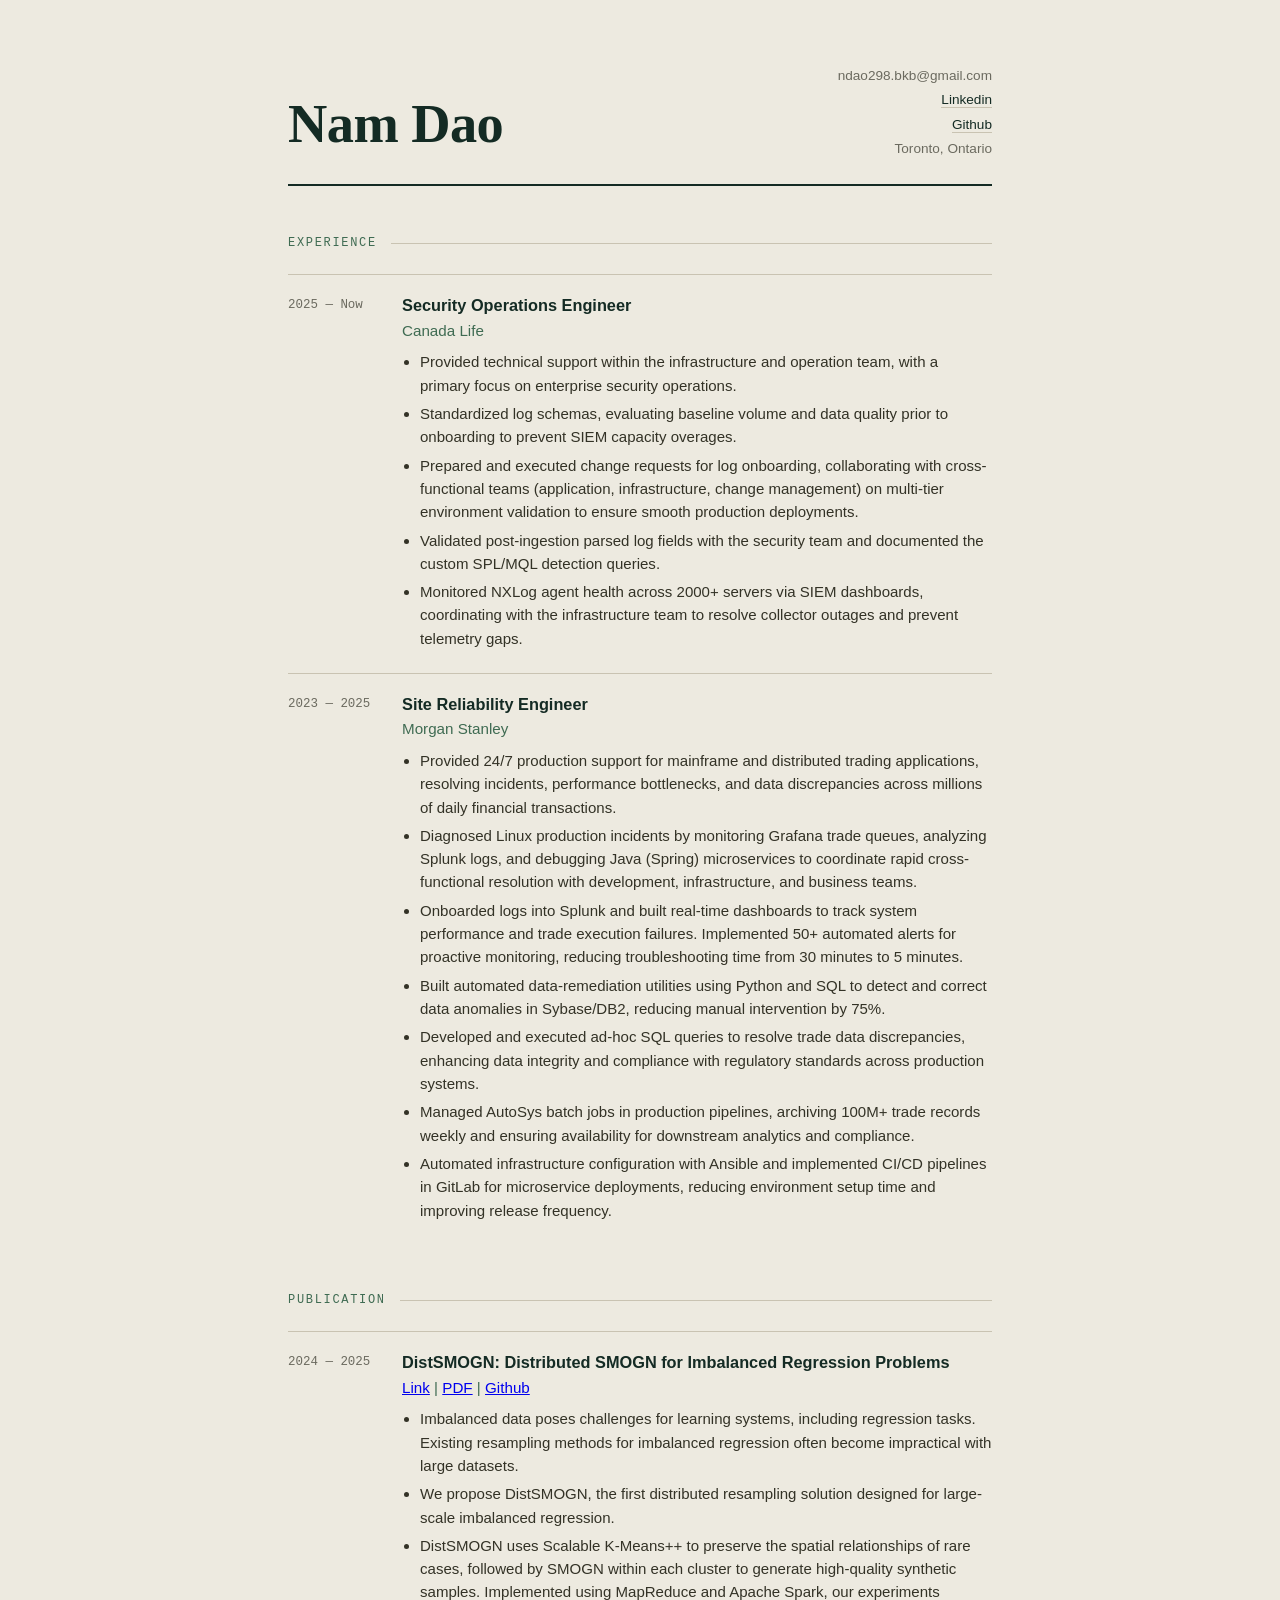
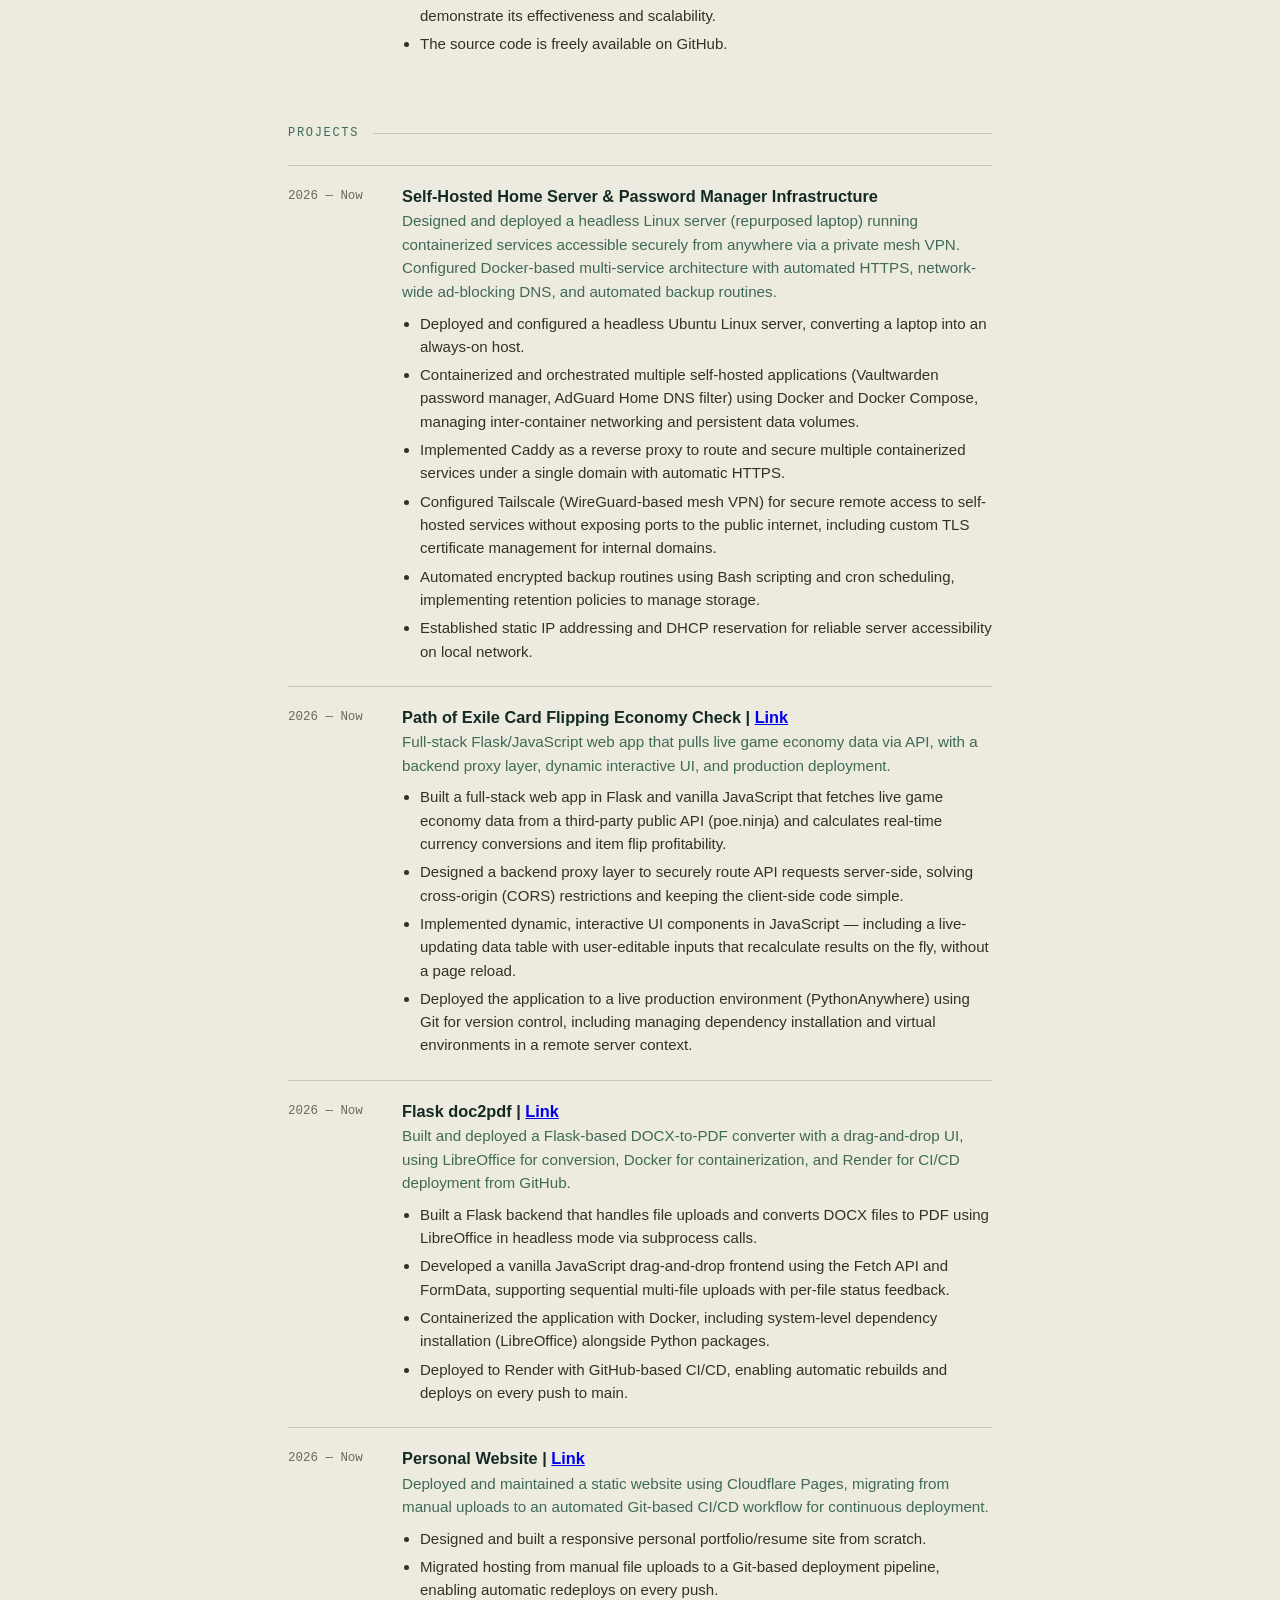
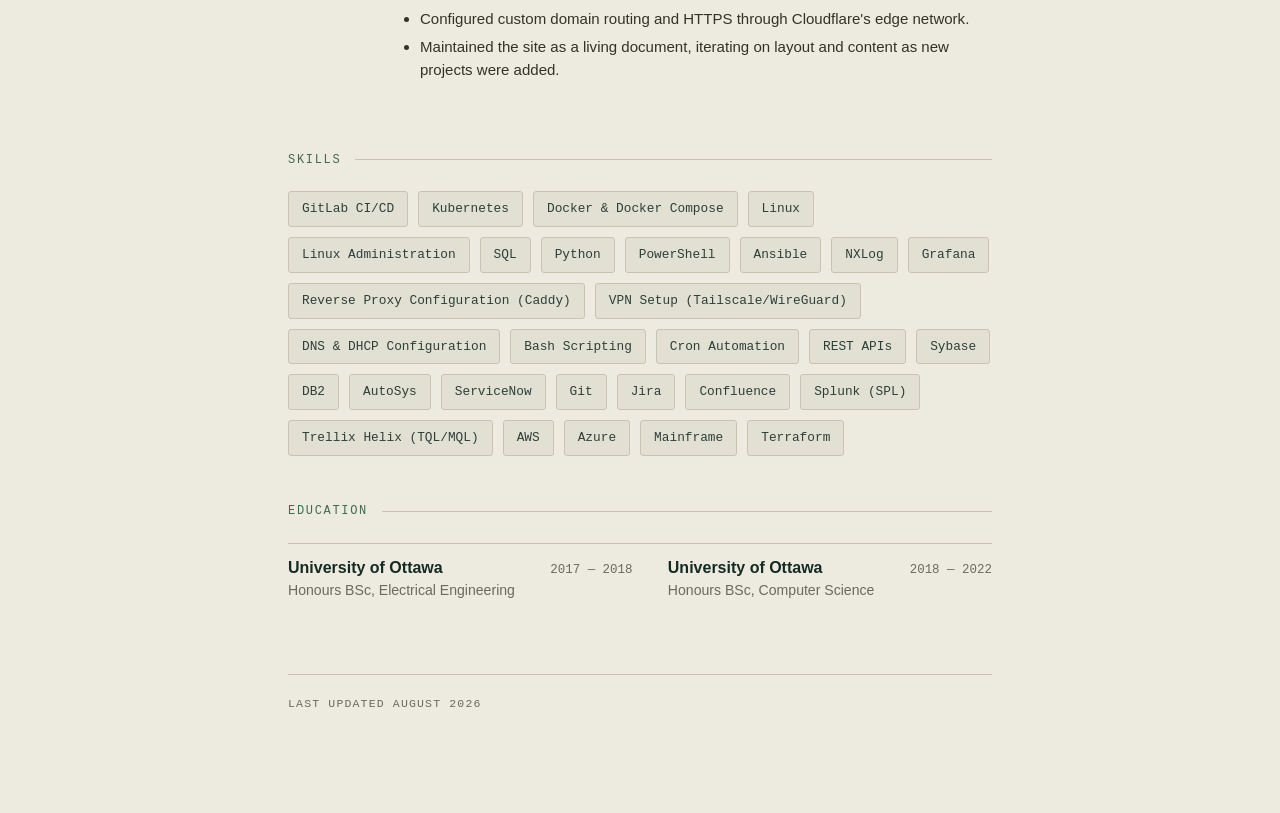
==== resume.html @ 22e11d47 "add homepage" ====
<!DOCTYPE html>
<html lang="en">

<head>
    <meta charset="UTF-8">
    <link rel="stylesheet" href="style.css">
</head>

<body>
    <div class="wrap">

        <header class="fade-in">
            <div>
                <div class="name">Nam Dao</div>
                <div class="role"></div>
            </div>
            <div class="contact">
                ndao298.bkb@gmail.com<br>
                <a href="https://www.linkedin.com/in/ndao1104/" target="_blank"
                    rel="noopener noreferrer">Linkedin</a><br>
                <a href="https://github.com/ndao1104" target="_blank" rel="noopener noreferrer">Github</a><br>
                Toronto, Ontario
            </div>
        </header>

        <p class="summary fade-in">
            <!-- summary here maybe? -->
        </p>

        <section class="section fade-in">
            <div class="section-label">Experience</div>

            <div class="entry">
                <div class="entry-dates">2025 — Now</div>
                <div>
                    <div class="entry-title">Security Operations Engineer</div>
                    <div class="entry-org">Canada Life</div>
                    <ul>
                        <li>Provided technical support within the infrastructure and operation team, with a primary
                            focus on enterprise security operations.</li>
                        <li>Standardized log schemas, evaluating baseline volume and data quality prior to onboarding to
                            prevent SIEM capacity overages. </li>
                        <li>Prepared and executed change requests for log onboarding, collaborating with
                            cross-functional teams (application, infrastructure, change management) on multi-tier
                            environment validation to ensure smooth production deployments.</li>
                        <li>Validated post-ingestion parsed log fields with the security team and documented the custom
                            SPL/MQL detection queries.</li>
                        <li>Monitored NXLog agent health across 2000+ servers via SIEM dashboards, coordinating with the
                            infrastructure team to resolve collector outages and prevent telemetry gaps.</li>
                    </ul>
                </div>
            </div>

            <div class="entry">
                <div class="entry-dates">2023 — 2025</div>
                <div>
                    <div class="entry-title">Site Reliability Engineer</div>
                    <div class="entry-org">Morgan Stanley</div>
                    <ul>
                        <li>Provided 24/7 production support for mainframe and distributed trading applications,
                            resolving incidents, performance bottlenecks, and data discrepancies across millions of
                            daily financial transactions. </li>
                        <li>Diagnosed Linux production incidents by monitoring Grafana trade queues, analyzing Splunk
                            logs, and debugging Java (Spring) microservices to coordinate rapid cross-functional
                            resolution with development, infrastructure, and business teams.</li>
                        <li>Onboarded logs into Splunk and built real-time dashboards to track system performance and
                            trade execution failures. Implemented 50+ automated alerts for proactive monitoring,
                            reducing troubleshooting time from 30 minutes to 5 minutes.</li>
                        <li>Built automated data-remediation utilities using Python and SQL to detect and correct data
                            anomalies in Sybase/DB2, reducing manual intervention by 75%.</li>
                        <li>Developed and executed ad-hoc SQL queries to resolve trade data discrepancies, enhancing
                            data integrity and compliance with regulatory standards across production systems.</li>
                        <li>Managed AutoSys batch jobs in production pipelines, archiving 100M+ trade records weekly and
                            ensuring availability for downstream analytics and compliance.</li>
                        <li>Automated infrastructure configuration with Ansible and implemented CI/CD pipelines in
                            GitLab for microservice deployments, reducing environment setup time and improving release
                            frequency.</li>
                    </ul>
                </div>
            </div>
        </section>

        <section class="section">
            <div class="section-label">Publication</div>
            <div class="entry">
                <div class="entry-dates">2024 — 2025</div>
                <div>
                    <div class="entry-title">DistSMOGN: Distributed SMOGN for Imbalanced Regression Problems</div>
                    <div class="entry-org"><a href="https://proceedings.mlr.press/v183/song22a.html" target="_blank"
                            rel="noopener noreferrer">Link</a> | <a
                            href="https://proceedings.mlr.press/v183/song22a/song22a.pdf" target="_blank"
                            rel="noopener noreferrer">PDF</a> | <a
                            href="https://github.com/ndao1104/distributed-resampling" target="_blank"
                            rel="noopener noreferrer">Github</a>
                    </div>
                    <ul>
                        <li>Imbalanced data poses challenges for learning systems, including regression tasks. Existing
                            resampling
                            methods for imbalanced regression often become impractical with large datasets.</li>
                        <li>We propose
                            DistSMOGN, the first distributed resampling solution designed for large-scale imbalanced
                            regression.</li>
                        <li>DistSMOGN uses Scalable K-Means++ to preserve the spatial relationships of rare cases,
                            followed by SMOGN
                            within each cluster to generate high-quality synthetic samples. Implemented using MapReduce
                            and Apache
                            Spark, our experiments demonstrate its effectiveness and scalability.</li>
                        <li>The source code is freely available on GitHub.</li>

                    </ul>
                </div>
            </div>


        </section>
        <section class="section fade-in">
            <div class="section-label">Projects</div>

            <div class="entry">
                <div class="entry-dates">2026 — Now</div>
                <div>
                    <div class="entry-title">Self-Hosted Home Server & Password Manager Infrastructure</div>
                    <div class="entry-org">Designed and deployed a headless Linux server (repurposed laptop) running
                        containerized services accessible securely from anywhere via a private mesh VPN. Configured
                        Docker-based multi-service architecture with automated HTTPS, network-wide ad-blocking DNS, and
                        automated backup routines.</div>
                    <ul>
                        <li>Deployed and configured a headless Ubuntu Linux server, converting a laptop into an
                            always-on host.</li>
                        <li>Containerized and orchestrated multiple self-hosted applications (Vaultwarden password
                            manager, AdGuard Home DNS filter) using Docker and Docker Compose, managing inter-container
                            networking and persistent data volumes.</li>
                        <li>Implemented Caddy as a reverse proxy to route and secure multiple containerized services
                            under a single domain with automatic HTTPS.</li>
                        <li>Configured Tailscale (WireGuard-based mesh VPN) for secure remote access to self-hosted
                            services without exposing ports to the public internet, including custom TLS certificate
                            management for internal domains.</li>
                        <li>Automated encrypted backup routines using Bash scripting and cron scheduling, implementing
                            retention policies to manage storage.</li>
                        <li>Established static IP addressing and DHCP reservation for reliable server accessibility on
                            local network.</li>
                    </ul>
                </div>
            </div>

            <div class="entry">
                <div class="entry-dates">2026 — Now</div>
                <div>
                    <div class="entry-title">Path of Exile Card Flipping Economy Check
                        | <a href="https://ndao1104.pythonanywhere.com/" target="_blank"
                            rel="noopener noreferrer">Link</a></div>
                    <div class="entry-org">Full-stack Flask/JavaScript web app that pulls live game economy data via
                        API, with a backend proxy layer, dynamic interactive UI, and production deployment.</div>
                    <ul>
                        <li>Built a full-stack web app in Flask and vanilla JavaScript that fetches live game
                            economy
                            data from a third-party public API (poe.ninja) and calculates real-time currency
                            conversions
                            and item flip profitability.</li>
                        <li>Designed a backend proxy layer to securely route API requests server-side, solving
                            cross-origin (CORS) restrictions and keeping the client-side code simple.</li>
                        <li>Implemented dynamic, interactive UI components in JavaScript — including a live-updating
                            data table with user-editable inputs that recalculate results on the fly, without a page
                            reload.</li>
                        <li>Deployed the application to a live production environment (PythonAnywhere) using Git for
                            version control, including managing dependency installation and virtual environments in
                            a remote server context.</li>
                    </ul>
                </div>
            </div>

            <div class="entry">
                <div class="entry-dates">2026 — Now</div>
                <div>
                    <div class="entry-title">Flask doc2pdf
                        | <a href="https://flask-doc2pdf.onrender.com/" target="_blank"
                            rel="noopener noreferrer">Link</a>
                    </div>
                    <div class="entry-org">Built and deployed a Flask-based DOCX-to-PDF converter with a
                        drag-and-drop
                        UI, using LibreOffice for conversion, Docker for containerization, and Render for CI/CD
                        deployment from GitHub.</div>
                    <ul>
                        <li>Built a Flask backend that handles file uploads and converts DOCX files to PDF using
                            LibreOffice in headless mode via subprocess calls.</li>
                        <li>Developed a vanilla JavaScript drag-and-drop frontend using the Fetch API and FormData,
                            supporting sequential multi-file uploads with per-file status feedback.</li>
                        <li>Containerized the application with Docker, including system-level dependency
                            installation
                            (LibreOffice) alongside Python packages.</li>
                        <li>Deployed to Render with GitHub-based CI/CD, enabling automatic rebuilds and deploys on
                            every
                            push to main.</li>
                    </ul>
                </div>
            </div>

            <div class="entry">
                <div class="entry-dates">2026 — Now</div>
                <div>
                    <div class="entry-title">Personal Website
                        | <a href="https://resume.daonam.workers.dev/" target="_blank"
                            rel="noopener noreferrer">Link</a>
                    </div>
                    <div class="entry-org">Deployed and maintained a static website using Cloudflare Pages,
                        migrating
                        from manual uploads to an automated Git-based CI/CD workflow for continuous deployment.
                    </div>
                    <ul>
                        <li>Designed and built a responsive personal portfolio/resume site from scratch.</li>
                        <li>Migrated hosting from manual file uploads to a Git-based deployment pipeline, enabling
                            automatic redeploys on every push.</li>
                        <li>Configured custom domain routing and HTTPS through Cloudflare's edge network.</li>
                        <li>Maintained the site as a living document, iterating on layout and content as new
                            projects
                            were added.</li>
                    </ul>
                </div>
            </div>

        </section>

        </section>

        <section class="section fade-in">
            <div class="section-label">Skills</div>
            <div class="skills-grid">
                <span class="skill">GitLab CI/CD</span>
                <span class="skill">Kubernetes</span>
                <span class="skill">Docker & Docker Compose</span>
                <span class="skill">Linux</span>
                <span class="skill">Linux Administration</span>
                <span class="skill">SQL</span>
                <span class="skill">Python</span>
                <span class="skill">PowerShell</span>
                <span class="skill">Ansible</span>
                <span class="skill">NXLog</span>
                <span class="skill">Grafana</span>
                <span class="skill">Reverse Proxy Configuration (Caddy)</span>
                <span class="skill">VPN Setup (Tailscale/WireGuard)</span>
                <span class="skill">DNS & DHCP Configuration</span>
                <span class="skill">Bash Scripting</span>
                <span class="skill">Cron Automation</span>
                <span class="skill">REST APIs</span>
                <span class="skill">Sybase</span>
                <span class="skill">DB2</span>
                <span class="skill">AutoSys</span>
                <span class="skill">ServiceNow</span>
                <span class="skill">Git</span>
                <span class="skill">Jira</span>
                <span class="skill">Confluence</span>
                <span class="skill">Splunk (SPL)</span>
                <span class="skill">Trellix Helix (TQL/MQL)</span>
                <span class="skill">AWS</span>
                <span class="skill">Azure</span>
                <span class="skill">Mainframe</span>
                <span class="skill">Terraform</span>
            </div>
        </section>

        <section class="section">
            <div class="section-label">Education</div>
            <div class="edu-entry">
                <div>
                    <div class="edu-school">University of Ottawa</div>
                    <div class="edu-detail">Honours BSc, Electrical Engineering</div>
                </div>
                <div class="edu-dates">2017 — 2018</div>

                <div>
                    <div class="edu-school">University of Ottawa</div>
                    <div class="edu-detail">Honours BSc, Computer Science</div>
                </div>
                <div class="edu-dates">2018 — 2022</div>
            </div>

        </section>


        <footer>Last updated August 2026</footer>
    </div>
</body>

</html>
---- style.css ----
:root {
  --ink: #142B24;
  --paper: #EDEAE0;
  --paper-alt: #E2DFD3;
  --accent: #7A5C3E;
  --accent-2: #3F6B52;
  --rule: #C9C3B2;
  --muted: #6B6A5F;
}

* { box-sizing: border-box; margin: 0; padding: 0; }

body {
  background: var(--paper);
  color: var(--ink);
  font-family: 'Inter', sans-serif;
  line-height: 1.55;
  -webkit-font-smoothing: antialiased;
}

.wrap {
  max-width: 760px;
  margin: 0 auto;
  padding: 64px 28px 100px;
}

/* Header */
header {
  display: flex;
  justify-content: space-between;
  align-items: flex-end;
  gap: 24px;
  border-bottom: 2px solid var(--ink);
  padding-bottom: 22px;
  margin-bottom: 8px;
  flex-wrap: wrap;
}

.name {
  font-family: 'Fraunces', serif;
  font-weight: 700;
  font-size: clamp(2.4rem, 6vw, 3.4rem);
  letter-spacing: -0.01em;
  line-height: 1;
}

.role {
  font-family: 'IBM Plex Mono', monospace;
  font-size: 0.8rem;
  text-transform: uppercase;
  letter-spacing: 0.12em;
  color: var(--accent);
  margin-top: 10px;
}

.contact {
  text-align: right;
  font-size: 0.85rem;
  color: var(--muted);
  line-height: 1.8;
}

.contact a { color: var(--ink); text-decoration: none; border-bottom: 1px solid var(--rule); }
.contact a:hover { border-color: var(--accent); color: var(--accent); }

/* Summary */
.summary {
  font-family: 'Fraunces', serif;
  font-size: 1.15rem;
  font-weight: 400;
  max-width: 60ch;
  margin: 28px 0 48px;
  color: #2B4038;
}

/* Section labels */
.section { margin-top: 46px; }

.section-label {
  font-family: 'IBM Plex Mono', monospace;
  font-size: 0.75rem;
  text-transform: uppercase;
  letter-spacing: 0.14em;
  color: var(--accent-2);
  display: flex;
  align-items: center;
  gap: 14px;
  margin-bottom: 22px;
}

.section-label::after {
  content: "";
  flex: 1;
  height: 1px;
  background: var(--rule);
}

/* Experience entries */
.entry {
  display: grid;
  grid-template-columns: 96px 1fr;
  gap: 18px;
  padding: 18px 0;
  border-top: 1px solid var(--rule);
}
.entry:first-of-type { border-top: none; }

.entry-dates {
  font-family: 'IBM Plex Mono', monospace;
  font-size: 0.78rem;
  color: var(--muted);
  padding-top: 3px;
}

.entry-title {
  font-weight: 600;
  font-size: 1.02rem;
}

.entry-org {
  color: var(--accent-2);
  font-weight: 500;
  font-size: 0.95rem;
  margin-bottom: 8px;
}

.entry ul {
  padding-left: 18px;
  color: #333226;
  font-size: 0.94rem;
}
.entry li { margin-bottom: 5px; }

/* Skills */
.skills-grid {
  display: flex;
  flex-wrap: wrap;
  gap: 10px;
}

.skill {
  font-family: 'IBM Plex Mono', monospace;
  font-size: 0.8rem;
  background: var(--paper-alt);
  border: 1px solid var(--rule);
  padding: 7px 13px;
  border-radius: 3px;
  color: #2B4038;
}

/* Education */
.edu-entry {
  display: flex;
  justify-content: space-between;
  align-items: baseline;
  padding: 12px 0;
  border-top: 1px solid var(--rule);
  flex-wrap: wrap;
  gap: 6px;
}
.edu-entry:first-of-type { border-top: none; }
.edu-school { font-weight: 600; }
.edu-detail { color: var(--muted); font-size: 0.88rem; }
.edu-dates {
  font-family: 'IBM Plex Mono', monospace;
  font-size: 0.78rem;
  color: var(--muted);
}

footer {
  margin-top: 60px;
  padding-top: 20px;
  border-top: 1px solid var(--rule);
  font-family: 'IBM Plex Mono', monospace;
  font-size: 0.72rem;
  color: var(--muted);
  text-transform: uppercase;
  letter-spacing: 0.1em;
}

/* Home / landing page */
body.home {
  min-height: 100vh;
  display: flex;
  align-items: center;
}

.home-wrap {
  max-width: 480px;
  margin: 0 auto;
  padding: 48px 28px;
}

.home-name {
  font-family: 'Fraunces', serif;
  font-weight: 700;
  font-size: clamp(2.4rem, 7vw, 3.6rem);
  letter-spacing: -0.01em;
  line-height: 1;
}

.home-tagline {
  font-family: 'Fraunces', serif;
  font-size: 1.05rem;
  color: #2B4038;
  margin: 16px 0 40px;
  max-width: 40ch;
}

.home-links {
  display: flex;
  flex-direction: column;
  border-top: 1px solid var(--rule);
}

.home-link {
  display: flex;
  justify-content: space-between;
  align-items: baseline;
  gap: 16px;
  padding: 18px 0;
  border-bottom: 1px solid var(--rule);
  text-decoration: none;
  color: var(--ink);
}

.home-link-label {
  font-weight: 600;
  font-size: 1.05rem;
}

.home-link-note {
  font-family: 'IBM Plex Mono', monospace;
  font-size: 0.78rem;
  color: var(--muted);
  text-align: right;
}

.home-link:hover .home-link-label { color: var(--accent-2); }
.home-link:hover .home-link-note { color: var(--accent); }

.home-footer {
  margin-top: 40px;
  font-family: 'IBM Plex Mono', monospace;
  font-size: 0.72rem;
  color: var(--muted);
  text-transform: uppercase;
  letter-spacing: 0.1em;
}

@media (max-width: 420px) {
  .home-link { flex-direction: column; gap: 2px; }
  .home-link-note { text-align: left; }
}

@media print {
  body { background: white; }
  .wrap { padding: 20px; max-width: 100%; }
}

@media (max-width: 560px) {
  .contact { text-align: left; }
  header { flex-direction: column; align-items: flex-start; }
  .entry { grid-template-columns: 1fr; gap: 4px; }
}

@media (prefers-reduced-motion: no-preference) {
  .fade-in { animation: fadeIn 0.6s ease-out both; }
  .fade-in:nth-child(1) { animation-delay: 0.02s; }
  .fade-in:nth-child(2) { animation-delay: 0.08s; }
  .fade-in:nth-child(3) { animation-delay: 0.14s; }
  .fade-in:nth-child(4) { animation-delay: 0.20s; }
  @keyframes fadeIn {
    from { opacity: 0; transform: translateY(6px); }
    to { opacity: 1; transform: translateY(0); }
  }
}
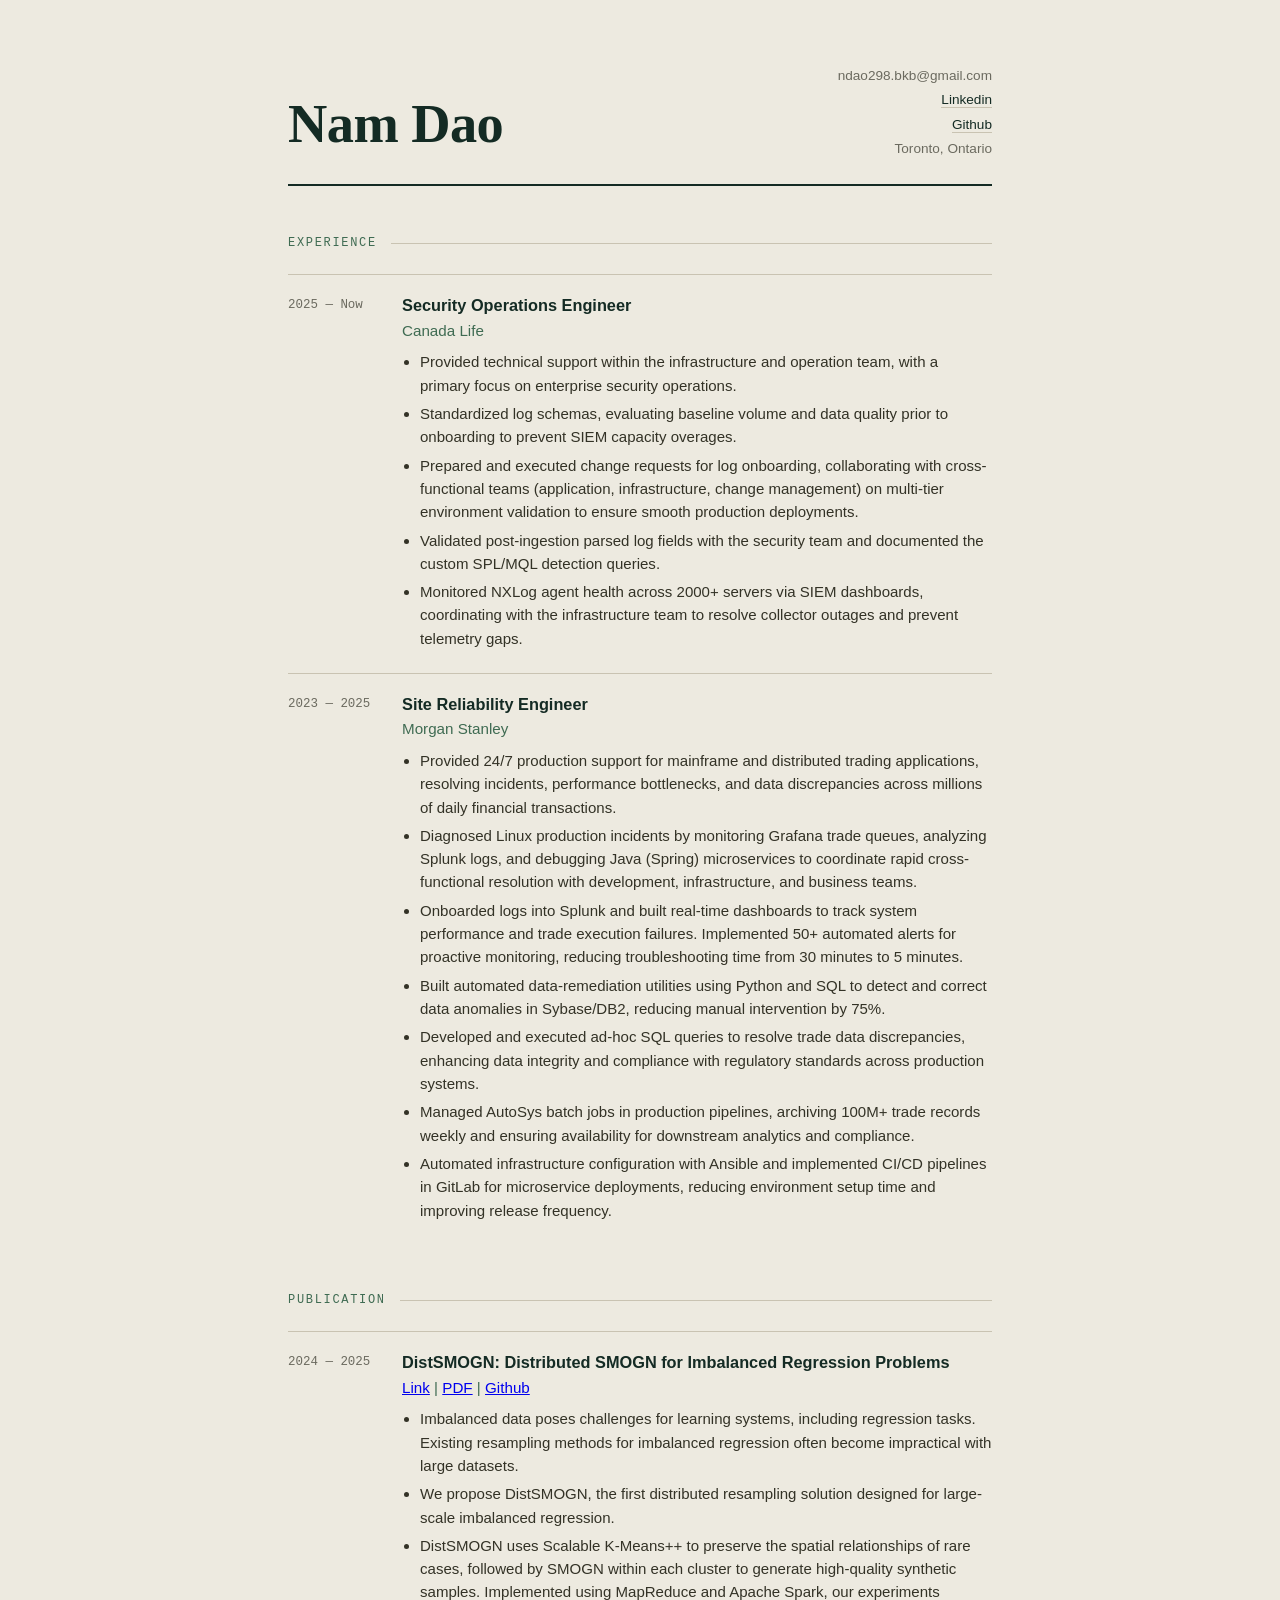
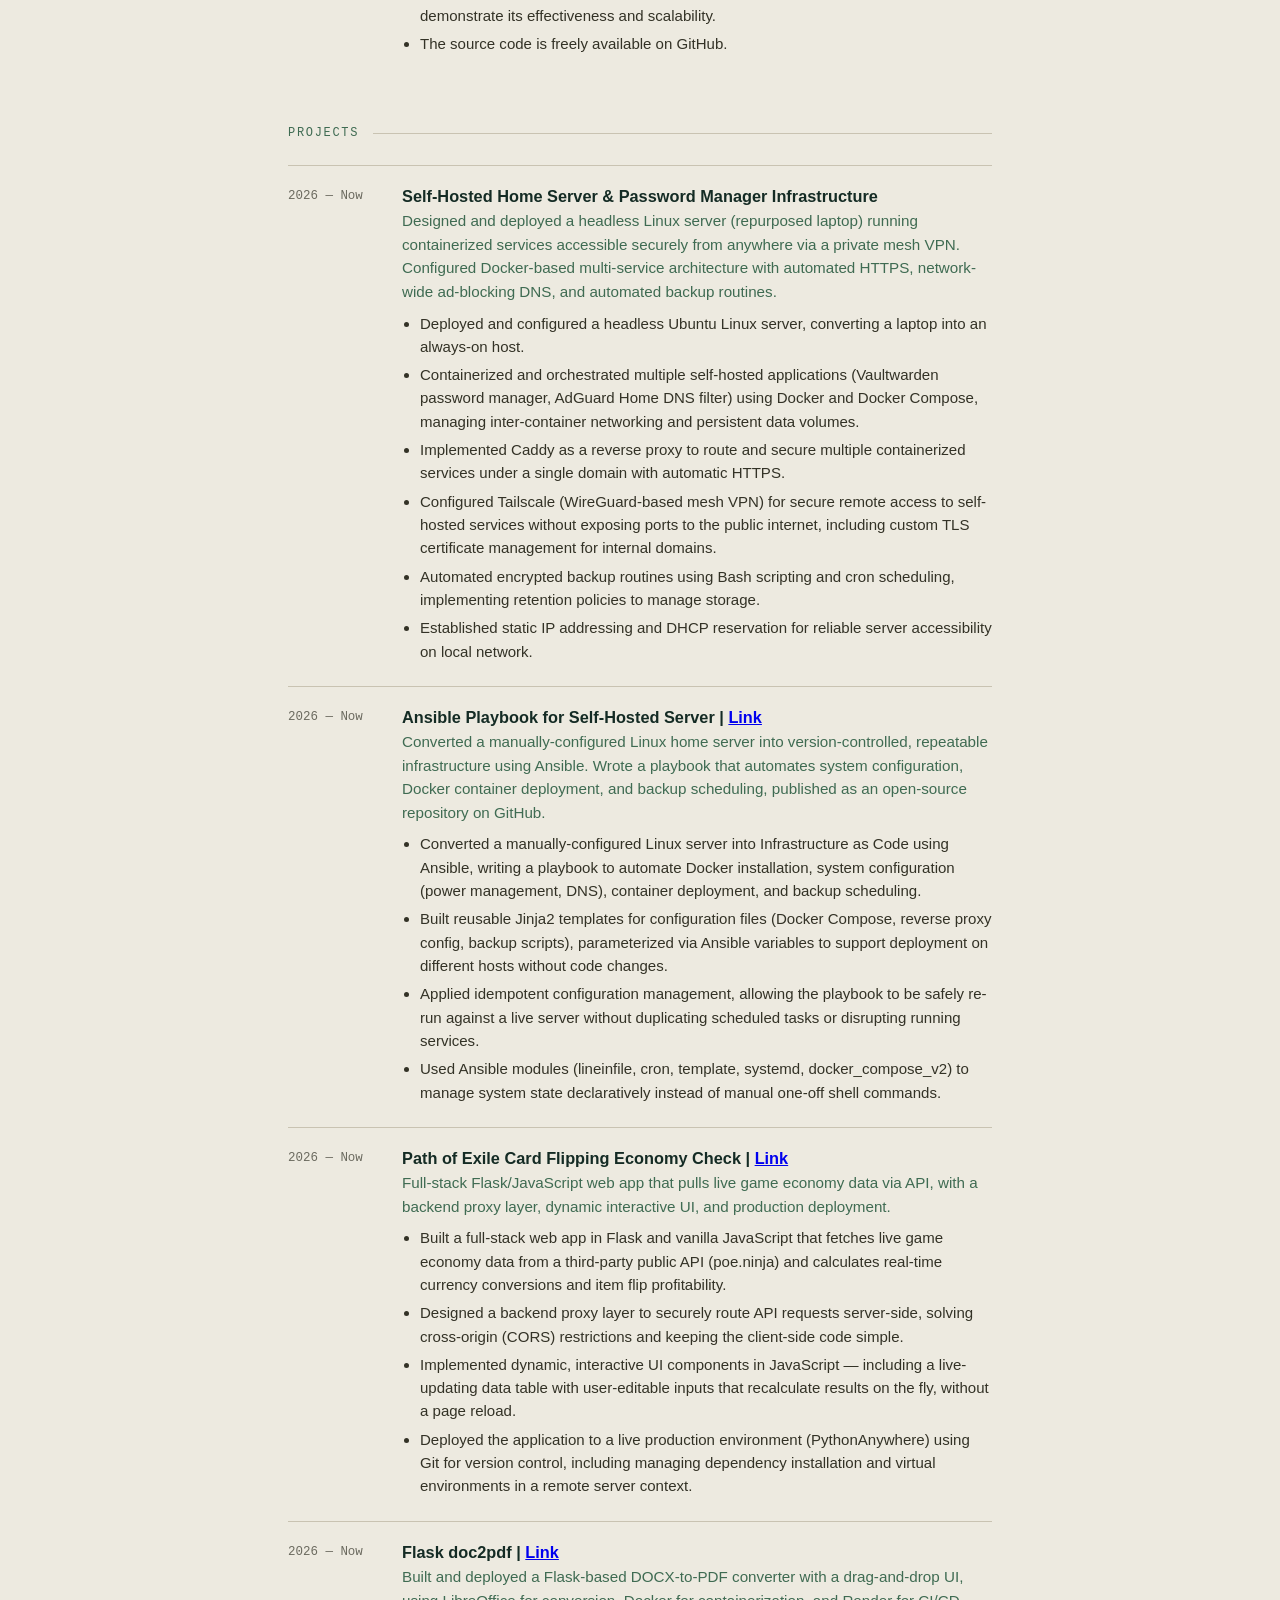
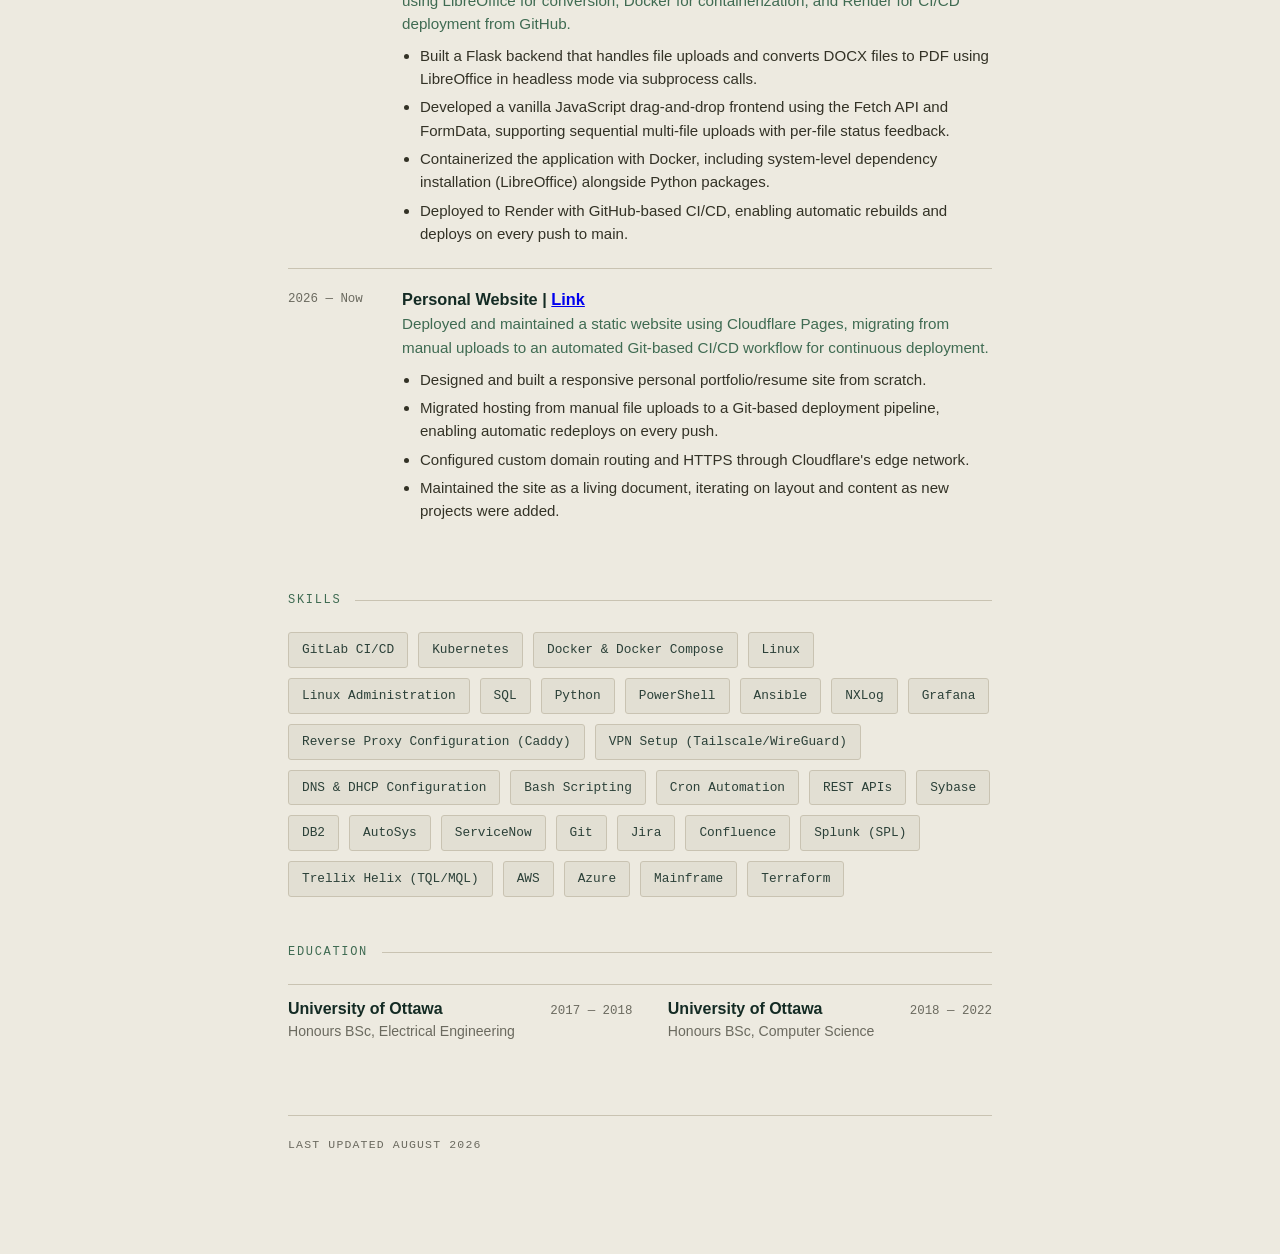
==== commit 66b1e10d: "Release" ====
--- a/resume.html
+++ b/resume.html
@@ -139,6 +139,33 @@
                             retention policies to manage storage.</li>
                         <li>Established static IP addressing and DHCP reservation for reliable server accessibility on
                             local network.</li>
+                    </ul>
+                </div>
+            </div>
+
+            <div class="entry">
+                <div class="entry-dates">2026 — Now</div>
+                <div>
+                    <div class="entry-title">Ansible Playbook for Self-Hosted Server
+                        | <a href="https://github.com/ndao1104/ansible-homeserver" target="_blank"
+                            rel="noopener noreferrer">Link</a>
+                    </div>
+                    <div class="entry-org">Converted a manually-configured Linux home server into version-controlled,
+                        repeatable infrastructure using Ansible. Wrote a playbook that automates
+                        system configuration, Docker container deployment, and backup scheduling,
+                        published as an open-source repository on GitHub.
+                    </div>
+                    <ul>
+                        <li>Converted a manually-configured Linux server into Infrastructure as Code using Ansible,
+                            writing a playbook to automate Docker installation, system configuration (power management,
+                            DNS), container deployment, and backup scheduling.</li>
+                        <li>Built reusable Jinja2 templates for configuration files (Docker Compose, reverse proxy
+                            config, backup scripts), parameterized via Ansible variables to support deployment on
+                            different hosts without code changes.</li>
+                        <li> Applied idempotent configuration management, allowing the playbook to be safely re-run
+                            against a live server without duplicating scheduled tasks or disrupting running services.</li>
+                        <li>Used Ansible modules (lineinfile, cron, template, systemd, docker_compose_v2) to manage
+                            system state declaratively instead of manual one-off shell commands.</li>
                     </ul>
                 </div>
             </div>
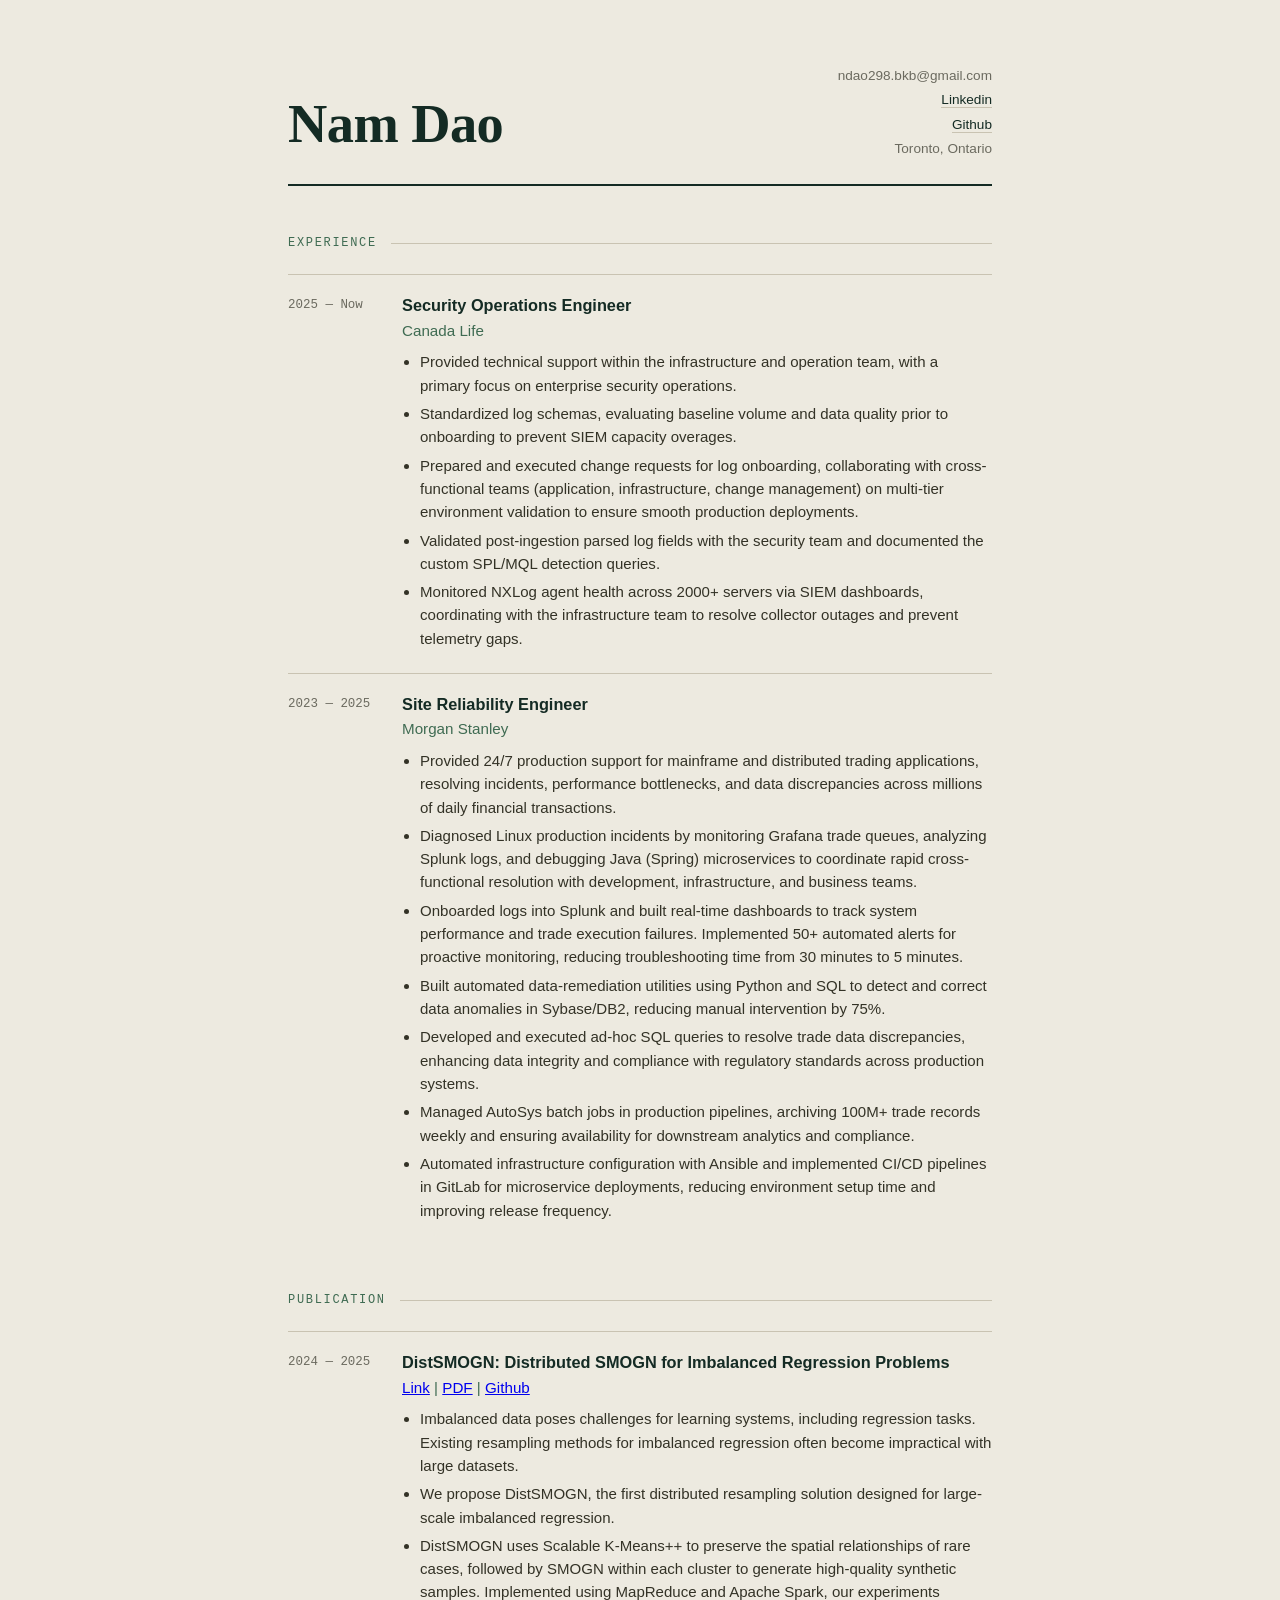
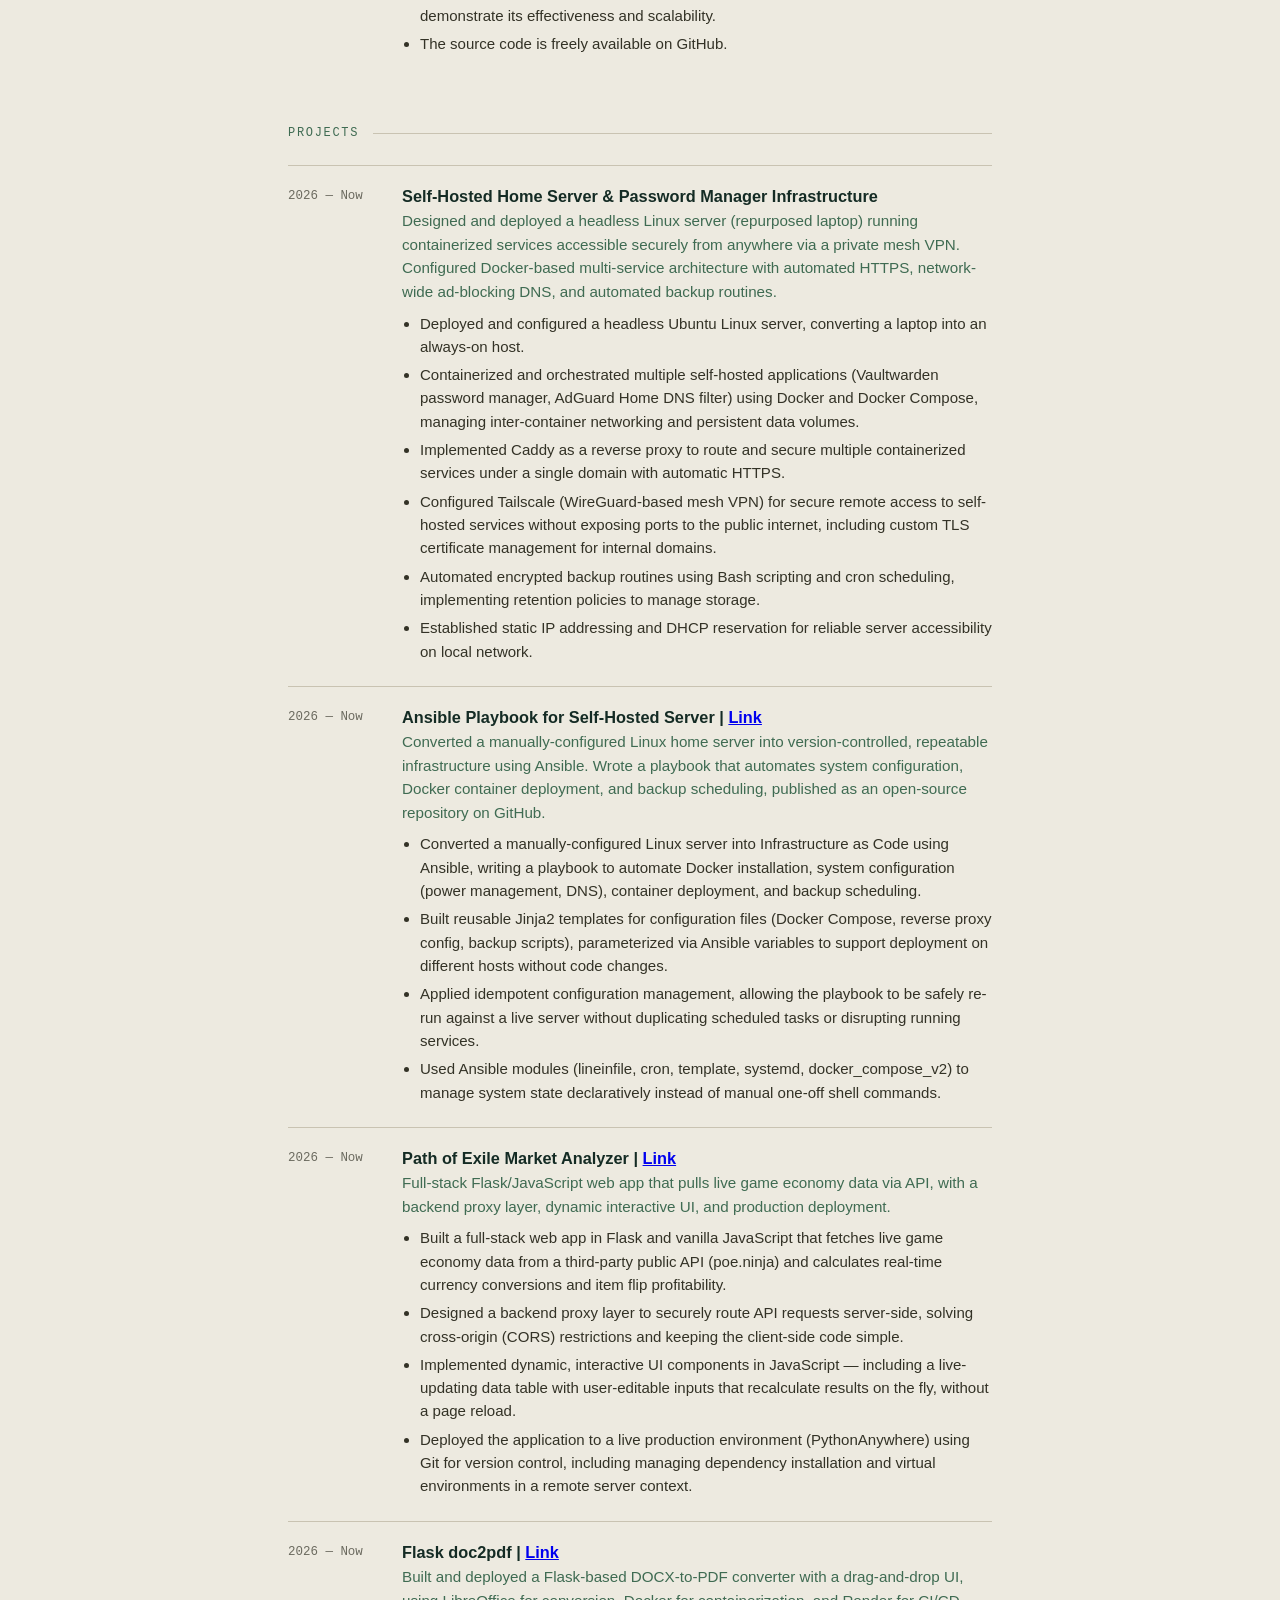
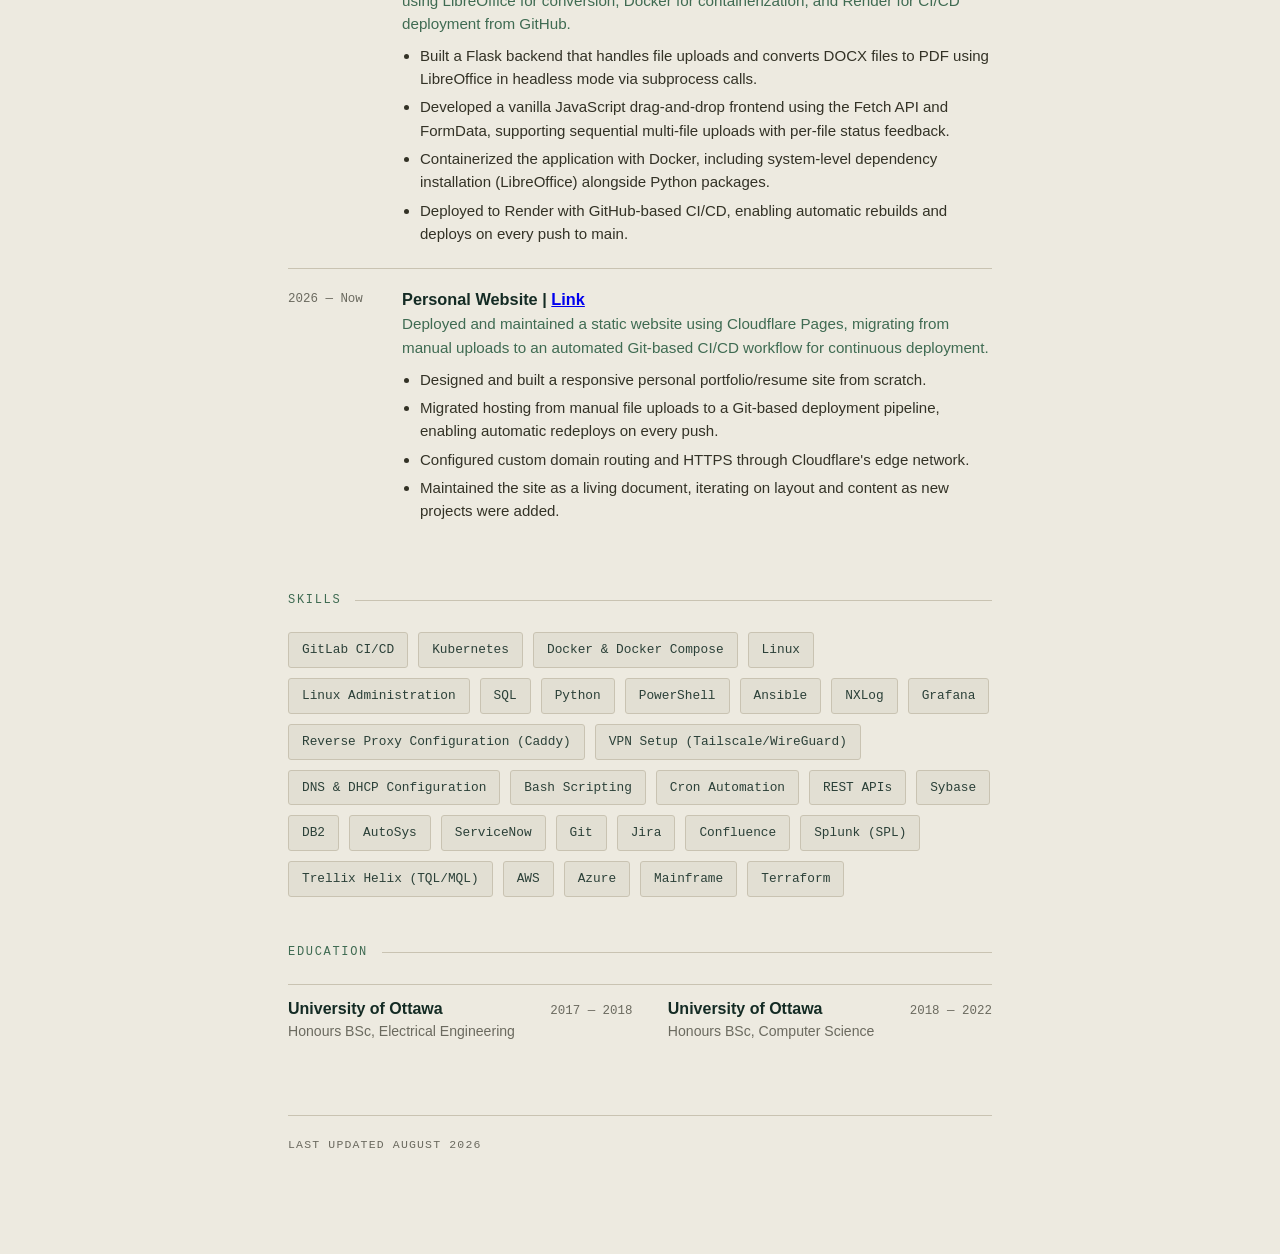
==== commit a99a9ec7: "poe name change" ====
--- a/resume.html
+++ b/resume.html
@@ -173,7 +173,7 @@
             <div class="entry">
                 <div class="entry-dates">2026 — Now</div>
                 <div>
-                    <div class="entry-title">Path of Exile Card Flipping Economy Check
+                    <div class="entry-title">Path of Exile Market Analyzer
                         | <a href="https://ndao1104.pythonanywhere.com/" target="_blank"
                             rel="noopener noreferrer">Link</a></div>
                     <div class="entry-org">Full-stack Flask/JavaScript web app that pulls live game economy data via
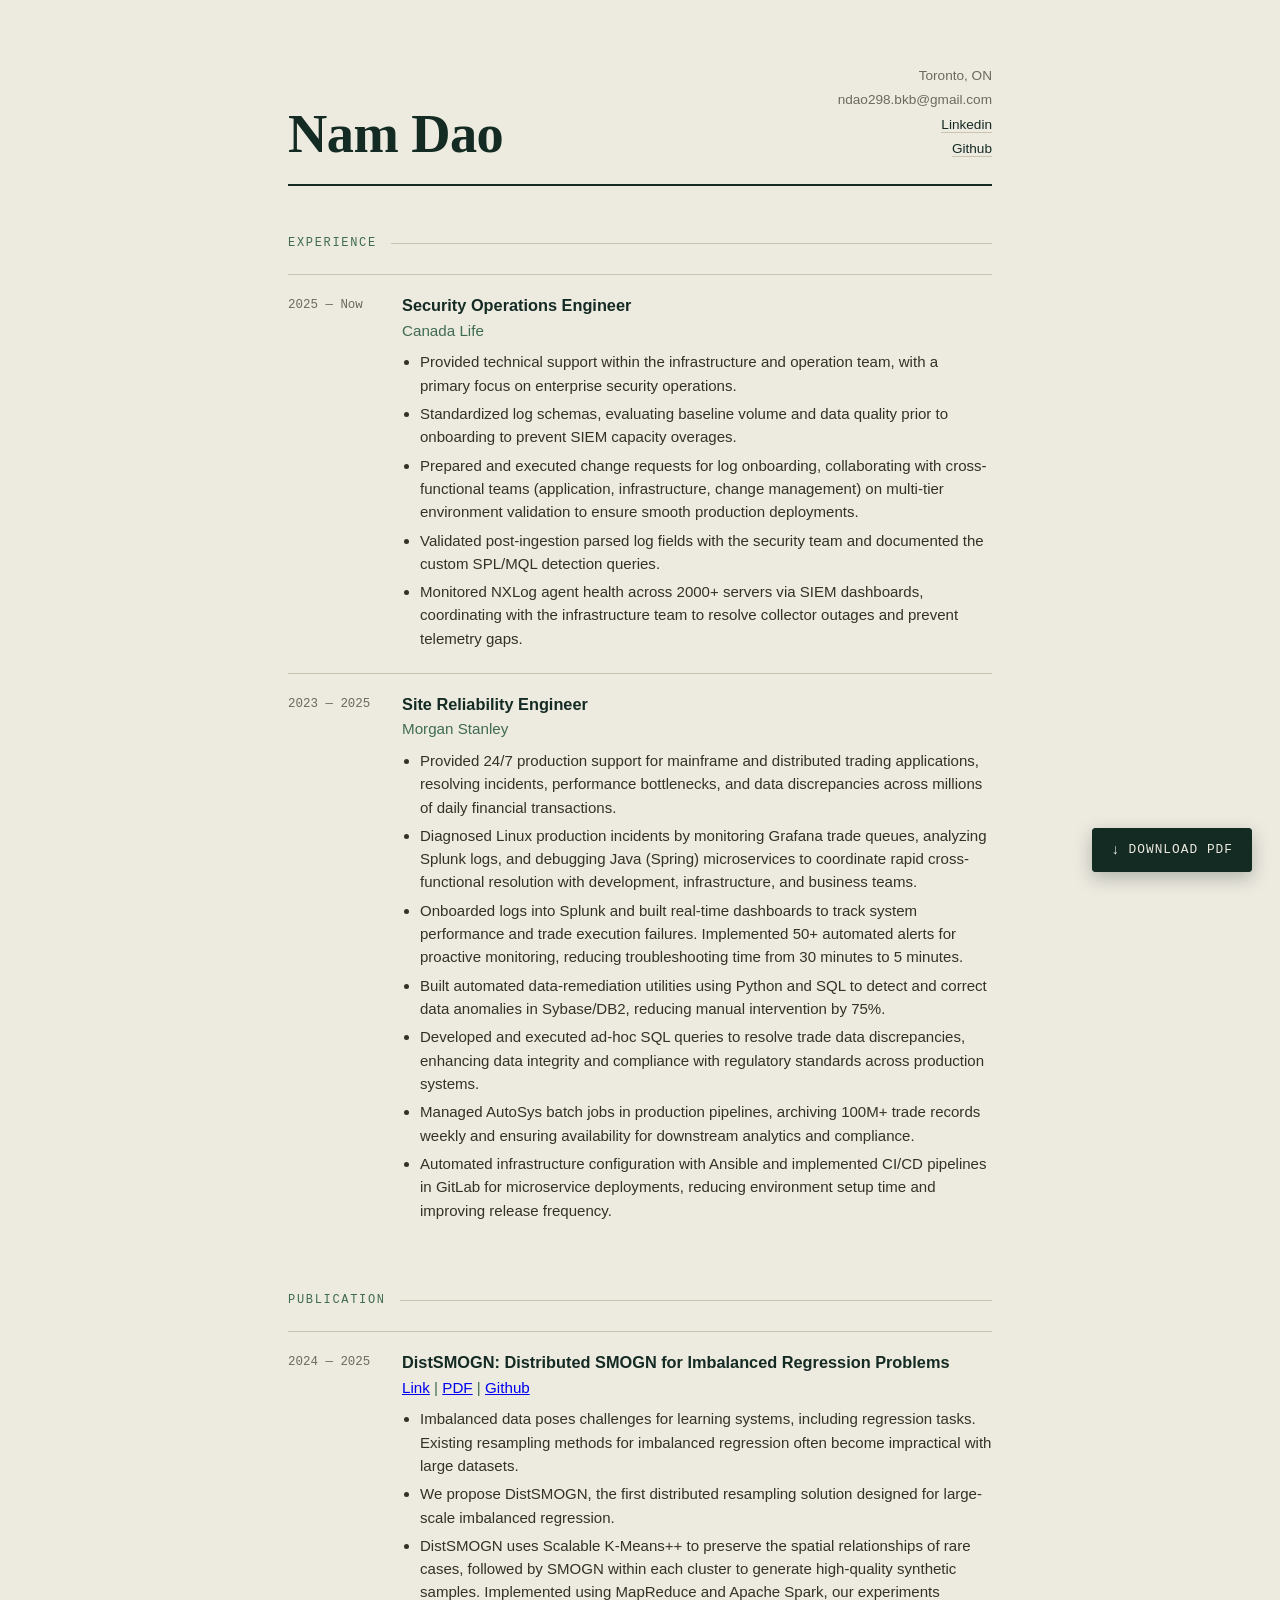
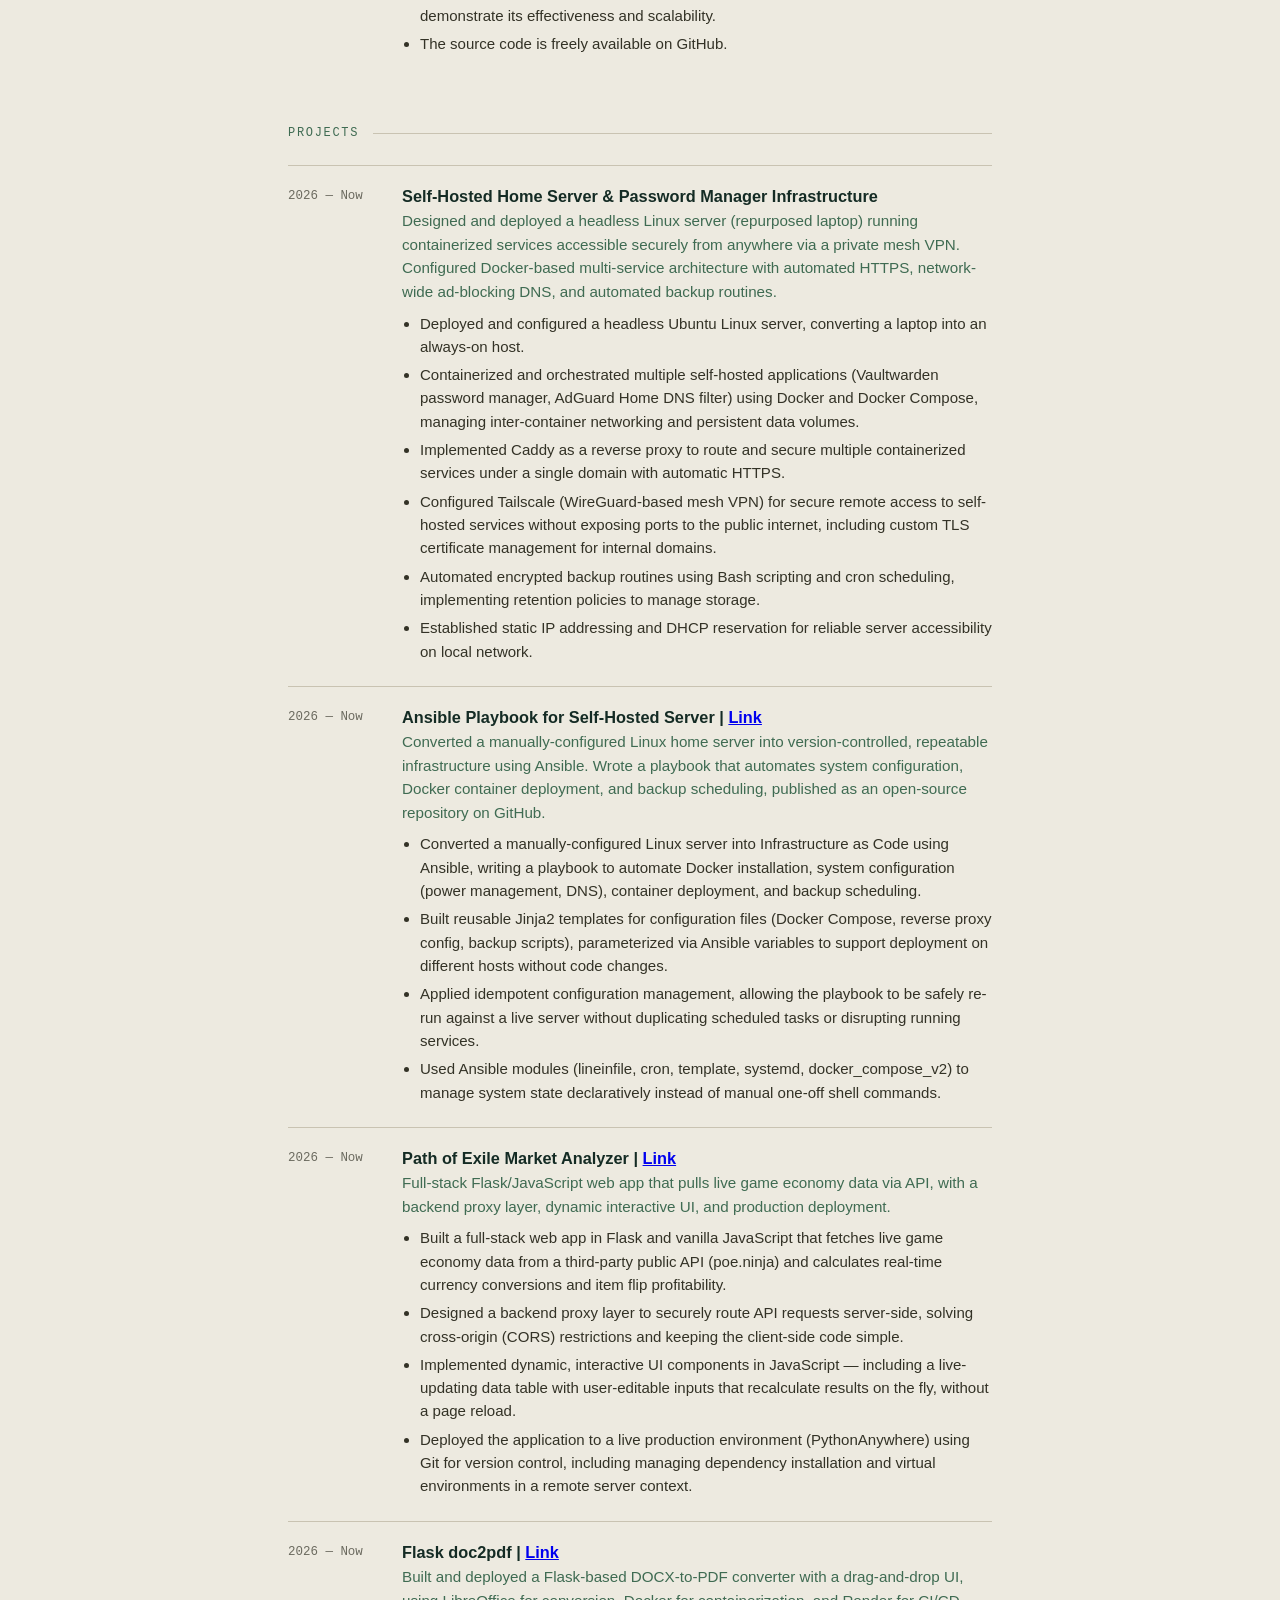
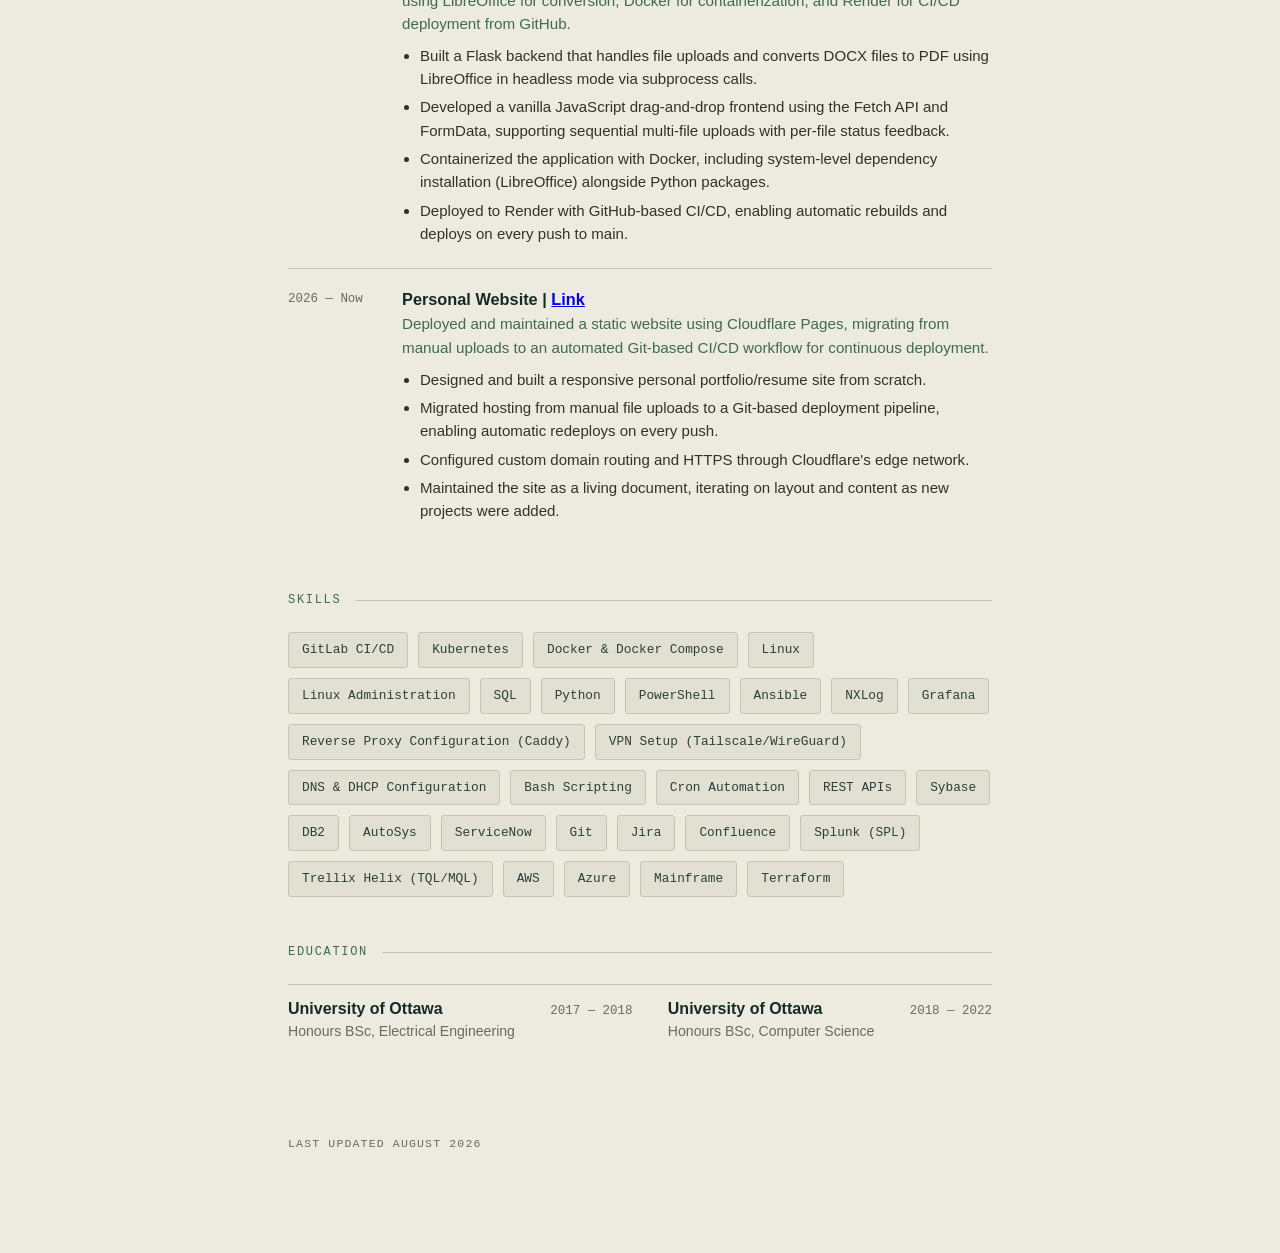
==== commit c14a845a: "Add download resume button" ====
--- a/resume.html
+++ b/resume.html
@@ -8,18 +8,19 @@
 
 <body>
     <div class="wrap">
-
         <header class="fade-in">
             <div>
-                <div class="name">Nam Dao</div>
-                <div class="role"></div>
+                <a href="index.html" class="name-link">
+                    <div class="name">Nam Dao</div>
+                </a>
+
             </div>
             <div class="contact">
+                Toronto, ON<br>
                 ndao298.bkb@gmail.com<br>
                 <a href="https://www.linkedin.com/in/ndao1104/" target="_blank"
                     rel="noopener noreferrer">Linkedin</a><br>
                 <a href="https://github.com/ndao1104" target="_blank" rel="noopener noreferrer">Github</a><br>
-                Toronto, Ontario
             </div>
         </header>
 
@@ -163,7 +164,8 @@
                             config, backup scripts), parameterized via Ansible variables to support deployment on
                             different hosts without code changes.</li>
                         <li> Applied idempotent configuration management, allowing the playbook to be safely re-run
-                            against a live server without duplicating scheduled tasks or disrupting running services.</li>
+                            against a live server without duplicating scheduled tasks or disrupting running services.
+                        </li>
                         <li>Used Ansible modules (lineinfile, cron, template, systemd, docker_compose_v2) to manage
                             system state declaratively instead of manual one-off shell commands.</li>
                     </ul>
@@ -300,11 +302,11 @@
                 </div>
                 <div class="edu-dates">2018 — 2022</div>
             </div>
-
-        </section>
-
-
+        </section>
         <footer>Last updated August 2026</footer>
+
+        <a class="btn-download floating-download" href="resume.pdf" download>Download PDF</a>
+
     </div>
 </body>
 
--- a/style.css
+++ b/style.css
@@ -36,6 +36,19 @@
   flex-wrap: wrap;
 }
 
+.name-link {
+  text-decoration: none;
+  color: inherit;
+}
+
+.name-link:hover .name {
+  color: var(--accent-2);
+}
+
+.name-link:hover .home-name {
+  color: var(--accent-2);
+}
+
 .name {
   font-family: 'Fraunces', serif;
   font-weight: 700;
@@ -170,7 +183,7 @@
 footer {
   margin-top: 60px;
   padding-top: 20px;
-  border-top: 1px solid var(--rule);
+  /* border-top: 1px solid var(--rule); */
   font-family: 'IBM Plex Mono', monospace;
   font-size: 0.72rem;
   color: var(--muted);
@@ -256,6 +269,7 @@
 @media print {
   body { background: white; }
   .wrap { padding: 20px; max-width: 100%; }
+  .floating-download { display: none; }
 }
 
 @media (max-width: 560px) {
@@ -274,4 +288,54 @@
     from { opacity: 0; transform: translateY(6px); }
     to { opacity: 1; transform: translateY(0); }
   }
+}
+
+
+/* Download button */
+.btn-download {
+  display: inline-flex;
+  align-items: center;
+  gap: 8px;
+  font-family: 'IBM Plex Mono', monospace;
+  font-size: 0.8rem;
+  text-transform: uppercase;
+  letter-spacing: 0.08em;
+  color: var(--paper);
+  background: var(--ink);
+  border: 1px solid var(--ink);
+  padding: 10px 18px;
+  border-radius: 3px;
+  text-decoration: none;
+  transition: background 0.15s ease, color 0.15s ease;
+}
+
+.btn-download:hover {
+  background: var(--accent-2);
+  border-color: var(--accent-2);
+}
+
+.btn-download::before {
+  content: "↓";
+  font-size: 0.9rem;
+}
+
+.floating-download {
+  position: fixed;
+  bottom: 28px;
+  right: 28px;
+  z-index: 100;
+  box-shadow: 0 6px 18px rgba(20, 43, 36, 0.28);
+}
+
+.floating-download:hover {
+  box-shadow: 0 6px 18px rgba(63, 107, 82, 0.35);
+}
+
+@media (max-width: 560px) {
+  .floating-download {
+    bottom: 16px;
+    right: 16px;
+    padding: 10px 14px;
+    font-size: 0.72rem;
+  }
 }
